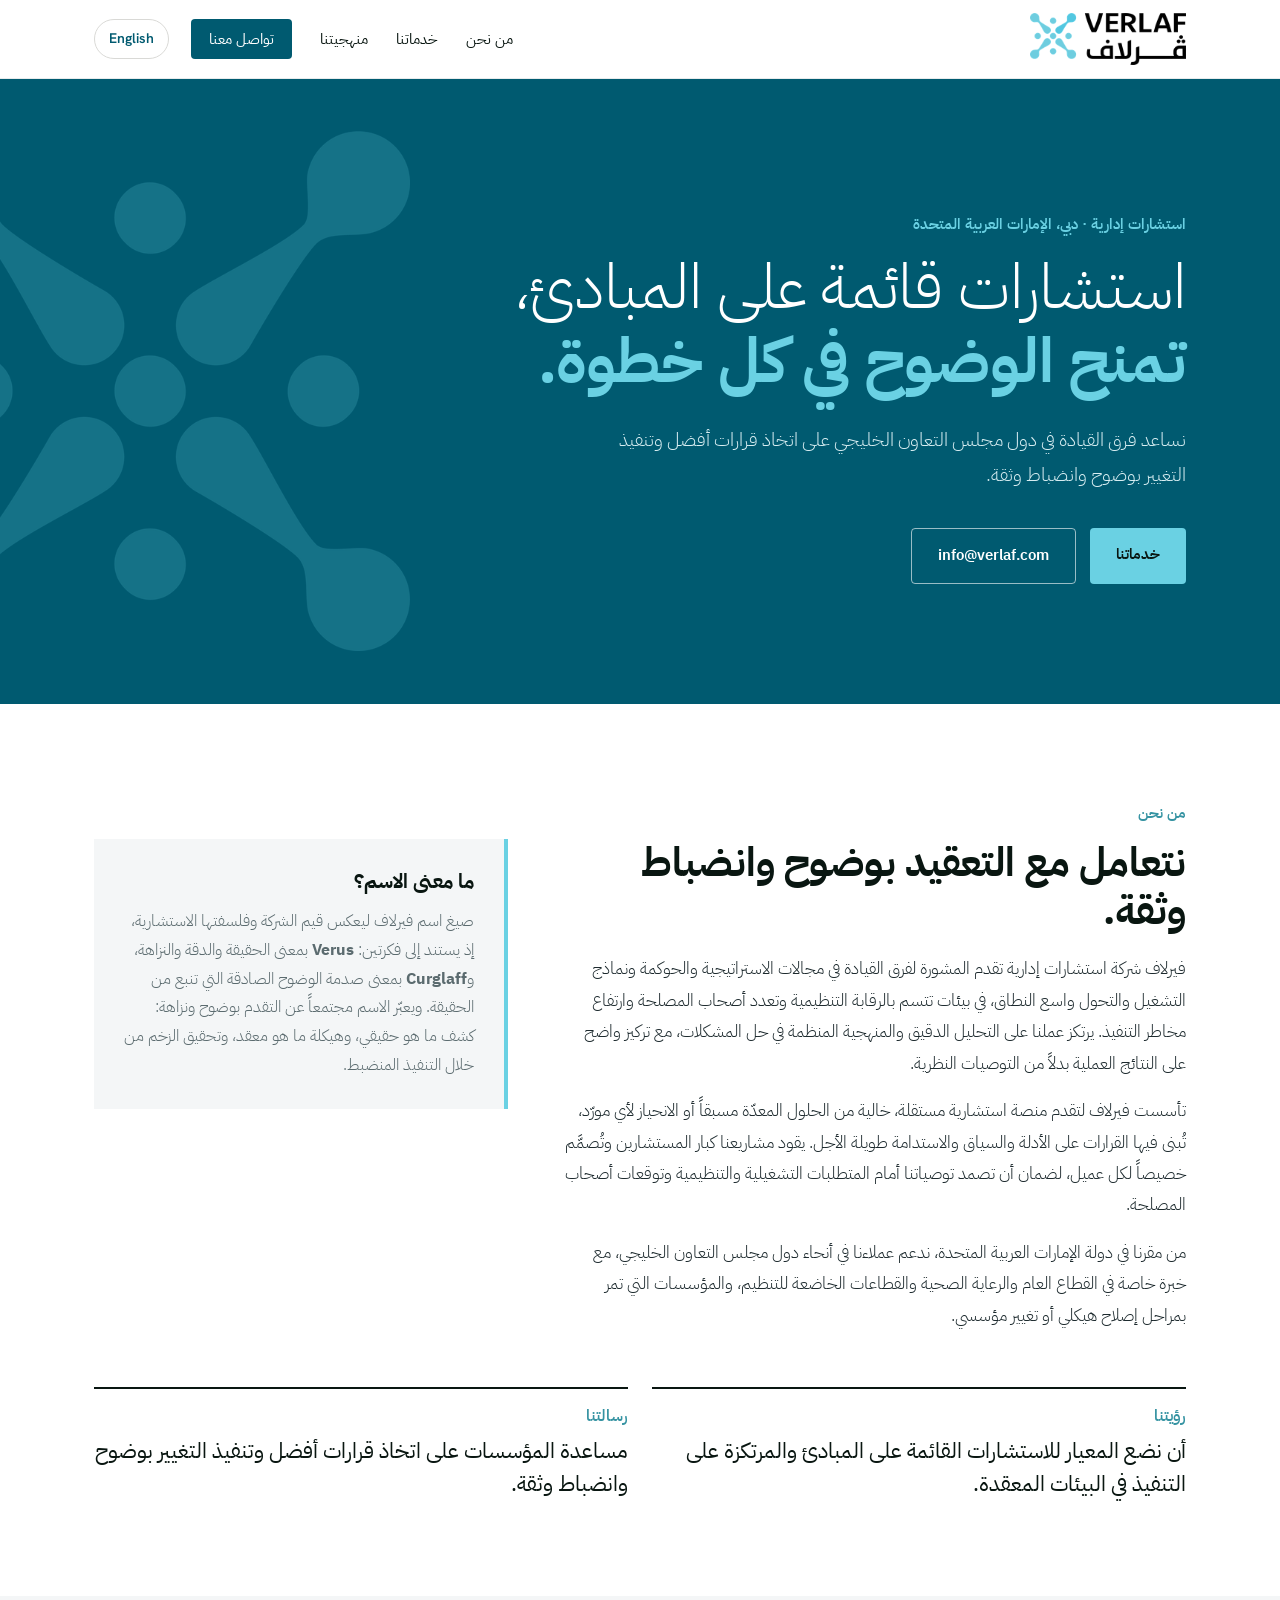
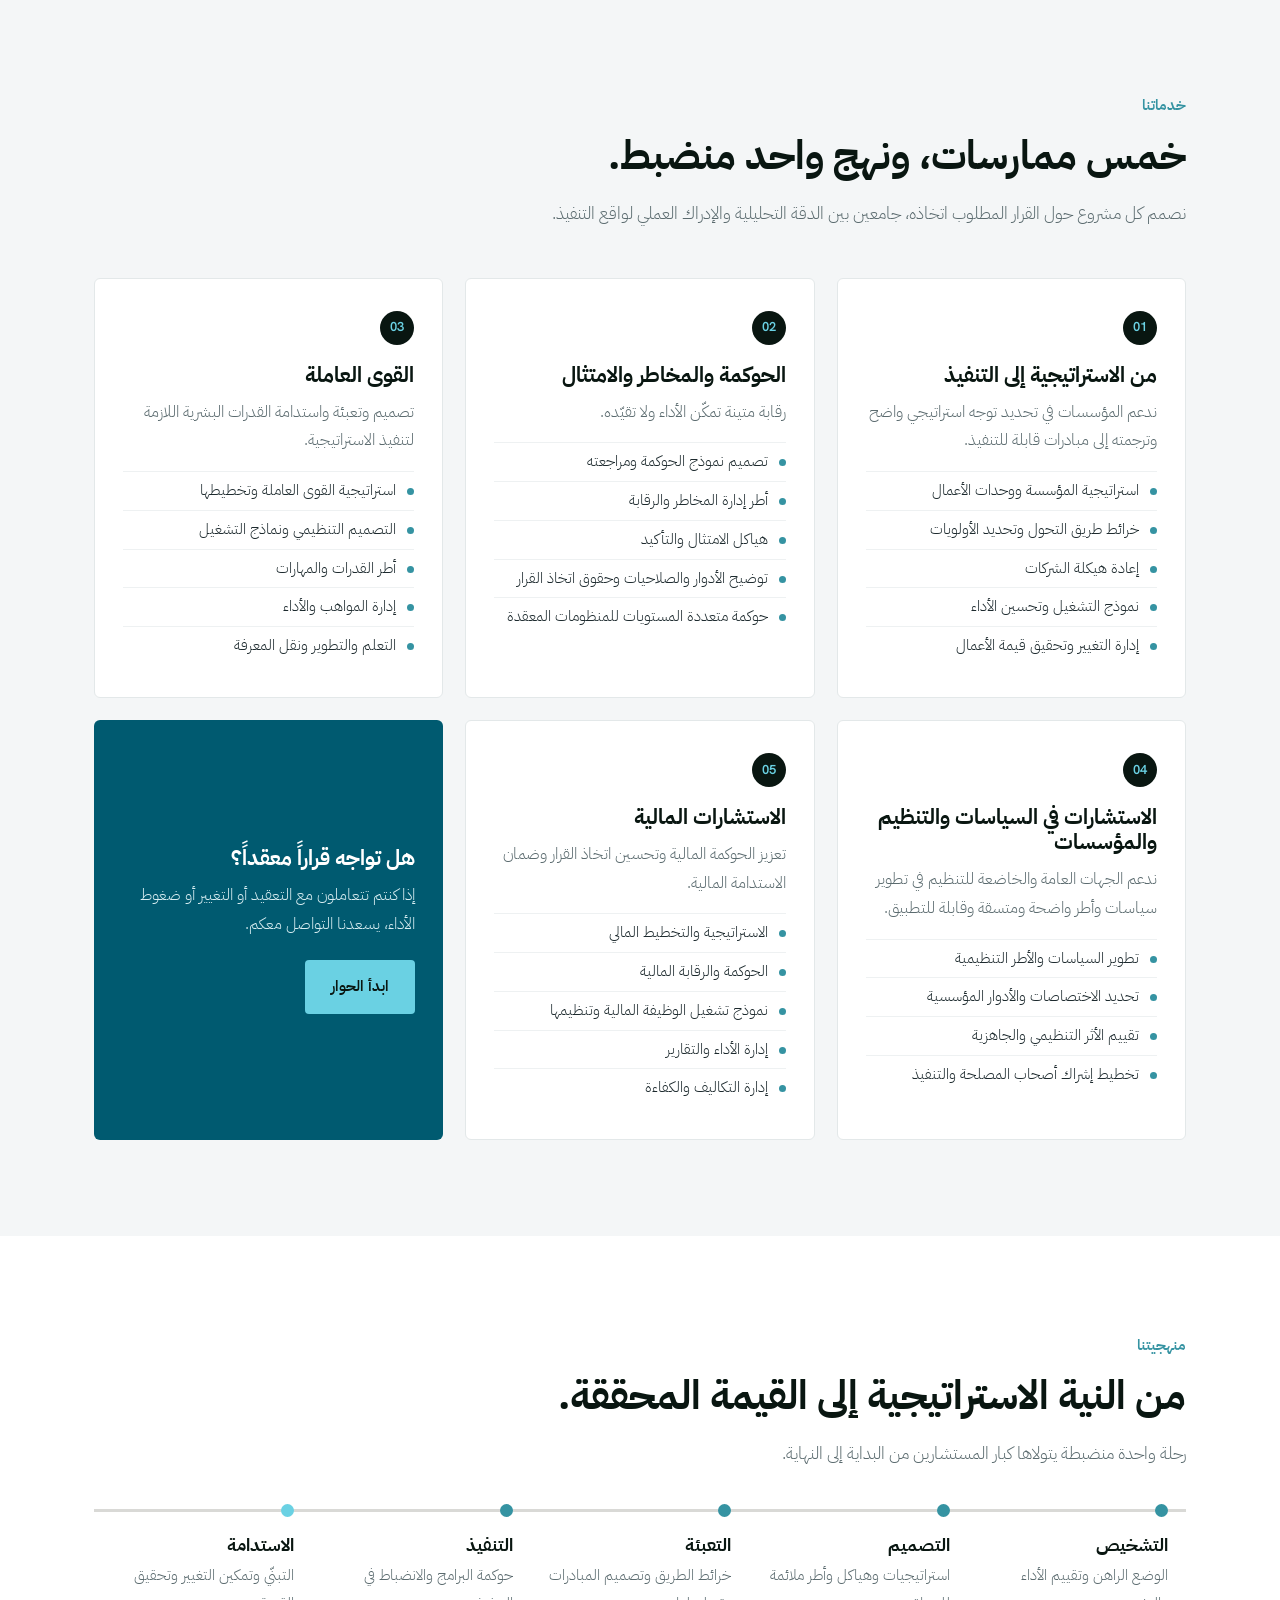
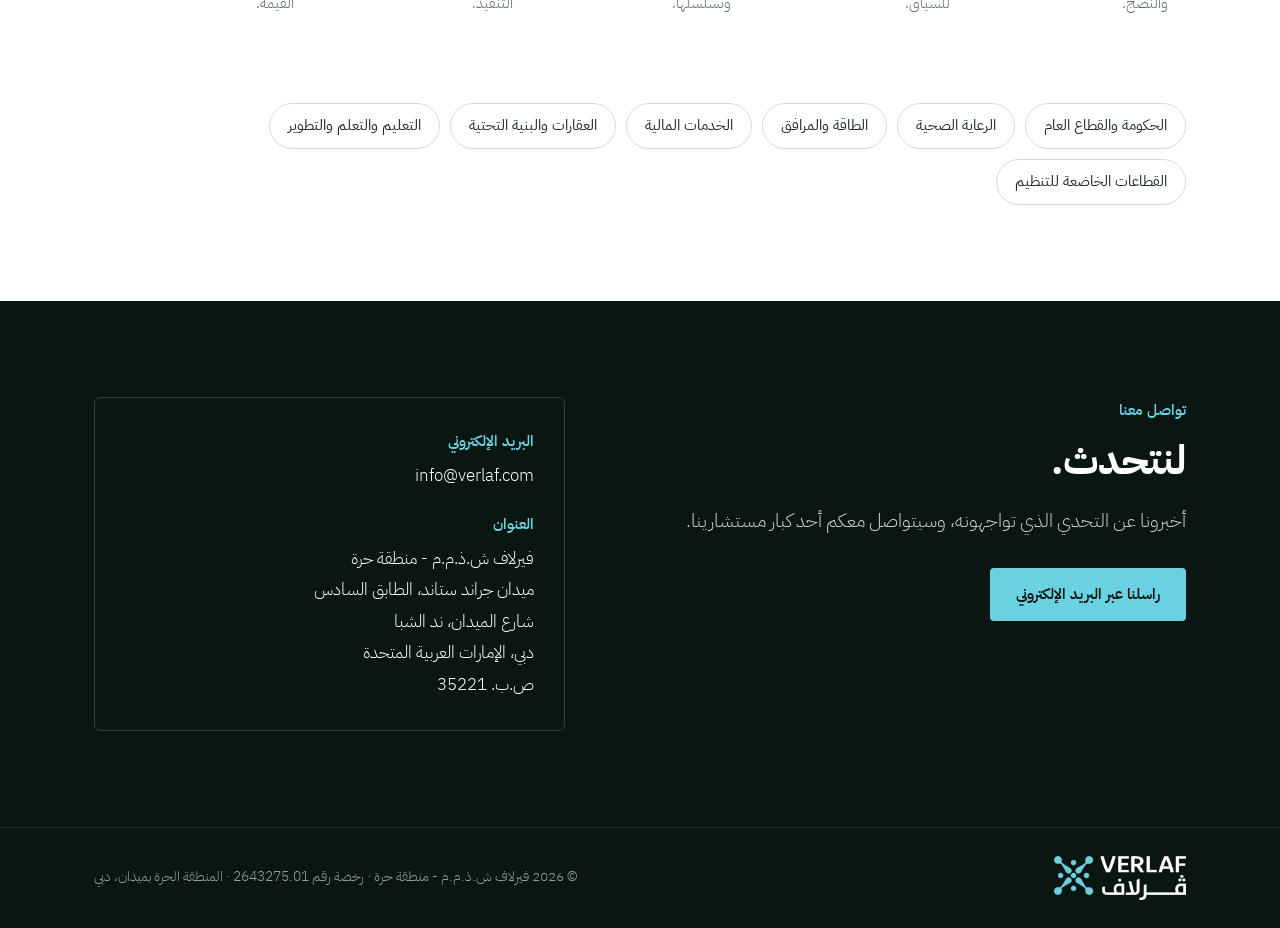
==== ar/index.html @ 7c6f3e73 "Add files via upload" ====
<!doctype html>
<html lang="ar" dir="rtl">
<head>
<meta charset="utf-8">
<meta name="viewport" content="width=device-width, initial-scale=1">
<title>فيرلاف | للاستشارات الإدارية، دبي</title>
<meta name="description" content="فيرلاف شركة استشارات إدارية مقرها دبي، تقدم المشورة لفرق القيادة في دول مجلس التعاون الخليجي في مجالات الاستراتيجية والحوكمة والقوى العاملة والسياسات والاستشارات المالية.">
<link rel="canonical" href="https://verlaf.com/ar/">
<link rel="alternate" hreflang="en" href="https://verlaf.com/">
<link rel="alternate" hreflang="ar" href="https://verlaf.com/ar/">
<meta property="og:title" content="فيرلاف | للاستشارات الإدارية">
<meta property="og:description" content="استشارات قائمة على المبادئ، تمنح الوضوح في كل خطوة.">
<meta property="og:url" content="https://verlaf.com/ar/">
<meta property="og:type" content="website">
<meta property="og:locale" content="ar_AE">
<meta property="og:image" content="https://verlaf.com/assets/logo-dark.png">
<link rel="icon" type="image/png" href="../assets/favicon.png">
<link rel="apple-touch-icon" href="../assets/apple-touch-icon.png">
<link rel="preconnect" href="https://fonts.googleapis.com">
<link rel="preconnect" href="https://fonts.gstatic.com" crossorigin>
<link href="https://fonts.googleapis.com/css2?family=IBM+Plex+Sans+Arabic:wght@300;400;600;700&family=Hanken+Grotesk:wght@400;600&display=swap" rel="stylesheet">
<link rel="stylesheet" href="../assets/style.css">
</head>
<body>

<header>
  <div class="wrap nav">
    <a class="brand" href="#top" aria-label="فيرلاف - الصفحة الرئيسية"><img src="../assets/logo-ar-dark.png" alt="فيرلاف للاستشارات الإدارية" width="420" height="140"></a>
    <div class="nav-right">
      <ul id="menu">
        <li><a href="#about">من نحن</a></li>
        <li><a href="#services">خدماتنا</a></li>
        <li><a href="#approach">منهجيتنا</a></li>
        <li><a href="#contact" class="cta">تواصل معنا</a></li>
      </ul>
      <a class="lang" href="../" lang="en" hreflang="en">English</a>
      <button id="menu-btn" aria-label="فتح القائمة" aria-expanded="false">&#9776;</button>
    </div>
  </div>
</header>

<main id="top">
  <section class="hero">
    <img class="emblem" src="../assets/emblem-ice.png" alt="" aria-hidden="true">
    <div class="wrap">
      <p class="eyebrow">استشارات إدارية · دبي، الإمارات العربية المتحدة</p>
      <h1>استشارات قائمة على المبادئ، <strong>تمنح الوضوح في كل خطوة.</strong></h1>
      <p>نساعد فرق القيادة في دول مجلس التعاون الخليجي على اتخاذ قرارات أفضل وتنفيذ التغيير بوضوح وانضباط وثقة.</p>
      <div class="btns">
        <a class="btn btn-ice" href="#services">خدماتنا</a>
        <a class="btn btn-line" href="mailto:info@verlaf.com"><span class="ltr">info@verlaf.com</span></a>
      </div>
    </div>
  </section>

  <section id="about">
    <div class="wrap">
      <p class="eyebrow">من نحن</p>
      <div class="about-grid">
        <div>
          <h2>نتعامل مع التعقيد بوضوح وانضباط وثقة.</h2>
          <p>فيرلاف شركة استشارات إدارية تقدم المشورة لفرق القيادة في مجالات الاستراتيجية والحوكمة ونماذج التشغيل والتحول واسع النطاق، في بيئات تتسم بالرقابة التنظيمية وتعدد أصحاب المصلحة وارتفاع مخاطر التنفيذ. يرتكز عملنا على التحليل الدقيق والمنهجية المنظمة في حل المشكلات، مع تركيز واضح على النتائج العملية بدلاً من التوصيات النظرية.</p>
          <p>تأسست فيرلاف لتقدم منصة استشارية مستقلة، خالية من الحلول المعدّة مسبقاً أو الانحياز لأي مورّد، تُبنى فيها القرارات على الأدلة والسياق والاستدامة طويلة الأجل. يقود مشاريعنا كبار المستشارين وتُصمَّم خصيصاً لكل عميل، لضمان أن تصمد توصياتنا أمام المتطلبات التشغيلية والتنظيمية وتوقعات أصحاب المصلحة.</p>
          <p>من مقرنا في دولة الإمارات العربية المتحدة، ندعم عملاءنا في أنحاء دول مجلس التعاون الخليجي، مع خبرة خاصة في القطاع العام والرعاية الصحية والقطاعات الخاضعة للتنظيم، والمؤسسات التي تمر بمراحل إصلاح هيكلي أو تغيير مؤسسي.</p>
        </div>
        <aside class="side-card">
          <h3>ما معنى الاسم؟</h3>
          <p>صيغ اسم فيرلاف ليعكس قيم الشركة وفلسفتها الاستشارية، إذ يستند إلى فكرتين: <strong>Verus</strong> بمعنى الحقيقة والدقة والنزاهة، و<strong>Curglaff</strong> بمعنى صدمة الوضوح الصادقة التي تنبع من الحقيقة. ويعبّر الاسم مجتمعاً عن التقدم بوضوح ونزاهة: كشف ما هو حقيقي، وهيكلة ما هو معقد، وتحقيق الزخم من خلال التنفيذ المنضبط.</p>
        </aside>
      </div>
      <div class="vm">
        <div><h3>رؤيتنا</h3><p>أن نضع المعيار للاستشارات القائمة على المبادئ والمرتكزة على التنفيذ في البيئات المعقدة.</p></div>
        <div><h3>رسالتنا</h3><p>مساعدة المؤسسات على اتخاذ قرارات أفضل وتنفيذ التغيير بوضوح وانضباط وثقة.</p></div>
      </div>
    </div>
  </section>

  <section id="services">
    <div class="wrap">
      <p class="eyebrow">خدماتنا</p>
      <h2>خمس ممارسات، ونهج واحد منضبط.</h2>
      <p class="intro">نصمم كل مشروع حول القرار المطلوب اتخاذه، جامعين بين الدقة التحليلية والإدراك العملي لواقع التنفيذ.</p>
      <div class="cards">
        <article class="card">
          <span class="num">01</span>
          <h3>من الاستراتيجية إلى التنفيذ</h3>
          <p>ندعم المؤسسات في تحديد توجه استراتيجي واضح وترجمته إلى مبادرات قابلة للتنفيذ.</p>
          <ul>
            <li>استراتيجية المؤسسة ووحدات الأعمال</li>
            <li>خرائط طريق التحول وتحديد الأولويات</li>
            <li>إعادة هيكلة الشركات</li>
            <li>نموذج التشغيل وتحسين الأداء</li>
            <li>إدارة التغيير وتحقيق قيمة الأعمال</li>
          </ul>
        </article>
        <article class="card">
          <span class="num">02</span>
          <h3>الحوكمة والمخاطر والامتثال</h3>
          <p>رقابة متينة تمكّن الأداء ولا تقيّده.</p>
          <ul>
            <li>تصميم نموذج الحوكمة ومراجعته</li>
            <li>أطر إدارة المخاطر والرقابة</li>
            <li>هياكل الامتثال والتأكيد</li>
            <li>توضيح الأدوار والصلاحيات وحقوق اتخاذ القرار</li>
            <li>حوكمة متعددة المستويات للمنظومات المعقدة</li>
          </ul>
        </article>
        <article class="card">
          <span class="num">03</span>
          <h3>القوى العاملة</h3>
          <p>تصميم وتعبئة واستدامة القدرات البشرية اللازمة لتنفيذ الاستراتيجية.</p>
          <ul>
            <li>استراتيجية القوى العاملة وتخطيطها</li>
            <li>التصميم التنظيمي ونماذج التشغيل</li>
            <li>أطر القدرات والمهارات</li>
            <li>إدارة المواهب والأداء</li>
            <li>التعلم والتطوير ونقل المعرفة</li>
          </ul>
        </article>
        <article class="card">
          <span class="num">04</span>
          <h3>الاستشارات في السياسات والتنظيم والمؤسسات</h3>
          <p>ندعم الجهات العامة والخاضعة للتنظيم في تطوير سياسات وأطر واضحة ومتسقة وقابلة للتطبيق.</p>
          <ul>
            <li>تطوير السياسات والأطر التنظيمية</li>
            <li>تحديد الاختصاصات والأدوار المؤسسية</li>
            <li>تقييم الأثر التنظيمي والجاهزية</li>
            <li>تخطيط إشراك أصحاب المصلحة والتنفيذ</li>
          </ul>
        </article>
        <article class="card">
          <span class="num">05</span>
          <h3>الاستشارات المالية</h3>
          <p>تعزيز الحوكمة المالية وتحسين اتخاذ القرار وضمان الاستدامة المالية.</p>
          <ul>
            <li>الاستراتيجية والتخطيط المالي</li>
            <li>الحوكمة والرقابة المالية</li>
            <li>نموذج تشغيل الوظيفة المالية وتنظيمها</li>
            <li>إدارة الأداء والتقارير</li>
            <li>إدارة التكاليف والكفاءة</li>
          </ul>
        </article>
        <article class="card cta-card">
          <h3>هل تواجه قراراً معقداً؟</h3>
          <p>إذا كنتم تتعاملون مع التعقيد أو التغيير أو ضغوط الأداء، يسعدنا التواصل معكم.</p>
          <a class="btn btn-ice" href="mailto:info@verlaf.com">ابدأ الحوار</a>
        </article>
      </div>
    </div>
  </section>

  <section id="approach">
    <div class="wrap">
      <p class="eyebrow">منهجيتنا</p>
      <h2>من النية الاستراتيجية إلى القيمة المحققة.</h2>
      <p class="intro" style="margin-bottom:0">رحلة واحدة منضبطة يتولاها كبار المستشارين من البداية إلى النهاية.</p>
      <div class="steps">
        <div class="step"><h3>التشخيص</h3><p>الوضع الراهن وتقييم الأداء والنضج.</p></div>
        <div class="step"><h3>التصميم</h3><p>استراتيجيات وهياكل وأطر ملائمة للسياق.</p></div>
        <div class="step"><h3>التعبئة</h3><p>خرائط الطريق وتصميم المبادرات وتسلسلها.</p></div>
        <div class="step"><h3>التنفيذ</h3><p>حوكمة البرامج والانضباط في التنفيذ.</p></div>
        <div class="step"><h3>الاستدامة</h3><p>التبنّي وتمكين التغيير وتحقيق القيمة.</p></div>
      </div>
      <div class="sectors" aria-label="القطاعات التي نخدمها">
        <span>الحكومة والقطاع العام</span><span>الرعاية الصحية</span><span>الطاقة والمرافق</span><span>الخدمات المالية</span><span>العقارات والبنية التحتية</span><span>التعليم والتعلم والتطوير</span><span>القطاعات الخاضعة للتنظيم</span>
      </div>
    </div>
  </section>

  <section id="contact">
    <div class="wrap contact-grid">
      <div>
        <p class="eyebrow">تواصل معنا</p>
        <h2>لنتحدث.</h2>
        <p class="lead">أخبرونا عن التحدي الذي تواجهونه، وسيتواصل معكم أحد كبار مستشارينا.</p>
        <a class="btn btn-ice" href="mailto:info@verlaf.com?subject=%D8%A7%D8%B3%D8%AA%D9%81%D8%B3%D8%A7%D8%B1">راسلنا عبر البريد الإلكتروني</a>
      </div>
      <dl class="contact-box">
        <dt>البريد الإلكتروني</dt>
        <dd><a href="mailto:info@verlaf.com"><span class="ltr">info@verlaf.com</span></a></dd>
        <dt>العنوان</dt>
        <dd>فيرلاف ش.ذ.م.م - منطقة حرة<br>ميدان جراند ستاند، الطابق السادس<br>شارع الميدان، ند الشبا<br>دبي، الإمارات العربية المتحدة<br>ص.ب. <span class="ltr">35221</span></dd>
      </dl>
    </div>
  </section>
</main>

<footer>
  <div class="wrap">
    <img src="../assets/logo-ar-light.png" alt="فيرلاف" width="420" height="140">
    <span>© <span id="yr">2026</span> فيرلاف ش.ذ.م.م - منطقة حرة · رخصة رقم <span class="ltr">2643275.01</span> · المنطقة الحرة بميدان، دبي</span>
  </div>
</footer>

<script src="../assets/site.js"></script>
</body>
</html>
---- assets/style.css ----
:root{
  --black:#091611; --ice:#6AD1E3; --cyan:#3593A2; --white:#FFFFFF;
  --deep:#005A70; --steady:#3593A2; --grey:#D9D9D6;
  --ink:#1d2a2e; --muted:#5b6b6f; --bg-soft:#f4f6f7;
  --max:1140px;
}
*{box-sizing:border-box;margin:0;padding:0}
html{scroll-behavior:smooth}
body{font-family:"Hanken Grotesk","Helvetica Neue",Arial,sans-serif;font-weight:300;color:var(--ink);background:var(--white);line-height:1.65;font-size:17px;-webkit-font-smoothing:antialiased}
html[lang="ar"] body{font-family:"IBM Plex Sans Arabic","Helvetica Neue",Arial,sans-serif;line-height:1.85}
a{color:var(--deep)}
img{max-width:100%;display:block}
.wrap{max-width:var(--max);margin:0 auto;padding:0 24px}
h1,h2,h3{font-weight:700;line-height:1.2;color:var(--black)}
h2{font-size:clamp(28px,4vw,40px);margin-bottom:18px}
.eyebrow{font-size:13px;font-weight:600;letter-spacing:.14em;text-transform:uppercase;color:var(--steady);margin-bottom:12px}
html[lang="ar"] .eyebrow{letter-spacing:0;font-size:15px}

/* header */
header{position:sticky;top:0;z-index:20;background:rgba(255,255,255,.95);backdrop-filter:blur(8px);border-bottom:1px solid #e7ebec}
.nav{display:flex;align-items:center;justify-content:space-between;height:78px;gap:16px}
.nav .brand img{height:38px;width:auto}
html[lang="ar"] .nav .brand img{height:52px}
.nav-right{display:flex;align-items:center;gap:22px}
.nav ul{list-style:none;display:flex;gap:28px;align-items:center}
.nav ul a{text-decoration:none;color:var(--black);font-weight:400;font-size:15px}
.nav ul a:hover{color:var(--steady)}
.nav .cta{background:var(--deep);color:#fff;padding:9px 18px;border-radius:4px}
.nav .cta:hover{background:var(--black);color:#fff}
.lang{border:1px solid var(--grey);border-radius:40px;padding:6px 14px;font-size:14px;font-weight:600;text-decoration:none;color:var(--deep);white-space:nowrap}
.lang:hover{border-color:var(--deep)}
.lang[lang="ar"]{font-family:"IBM Plex Sans Arabic",sans-serif}
.lang[lang="en"]{font-family:"Hanken Grotesk",sans-serif}
#menu-btn{display:none;background:none;border:0;font-size:26px;cursor:pointer;color:var(--black)}

/* hero */
.hero{position:relative;overflow:hidden;background:var(--deep);color:#fff;padding:0}
.hero .wrap{position:relative;z-index:2;padding-top:110px;padding-bottom:120px}
.hero h1{color:#fff;font-size:clamp(34px,6vw,62px);max-width:760px;font-weight:300}
.hero h1 strong{font-weight:700;color:var(--ice)}
.hero p{max-width:600px;margin-top:22px;font-size:19px;color:#d8eef2}
.hero .eyebrow{color:var(--ice)}
.hero .btns{margin-top:36px;display:flex;gap:14px;flex-wrap:wrap}
.btn{display:inline-block;padding:13px 26px;border-radius:4px;text-decoration:none;font-weight:600;font-size:15px}
.btn-ice{background:var(--ice);color:var(--black)}
.btn-ice:hover{background:#fff}
.btn-line{border:1px solid rgba(255,255,255,.6);color:#fff}
.btn-line:hover{background:rgba(255,255,255,.1)}
.hero .emblem{position:absolute;right:-110px;top:50%;transform:translateY(-50%);width:520px;opacity:.2;z-index:1}
[dir="rtl"] .hero .emblem{right:auto;left:-110px}

section{padding:96px 0}

/* about */
.about-grid{display:grid;grid-template-columns:1.5fr 1fr;gap:56px;align-items:start}
.about-grid p+p{margin-top:16px}
.side-card{background:var(--bg-soft);border-left:4px solid var(--ice);padding:30px}
[dir="rtl"] .side-card{border-left:0;border-right:4px solid var(--ice)}
.side-card h3{font-size:20px;margin-bottom:14px}
.side-card ul{list-style:none}
.side-card li{padding:10px 0;border-top:1px solid #e3e8e9;font-size:15.5px;color:var(--muted)}
.side-card li strong{display:block;color:var(--black);font-weight:600}
.side-card p{font-size:15.5px;color:var(--muted)}
.vm{display:grid;grid-template-columns:1fr 1fr;gap:24px;margin-top:56px}
.vm div{border-top:2px solid var(--black);padding-top:18px}
.vm h3{font-size:14px;letter-spacing:.14em;text-transform:uppercase;color:var(--steady);margin-bottom:8px;font-weight:600}
html[lang="ar"] .vm h3{letter-spacing:0;font-size:16px}
.vm p{font-size:22px;color:var(--black);font-weight:400;line-height:1.5}

/* services */
#services{background:var(--bg-soft)}
.intro{max-width:720px;color:var(--muted);margin-bottom:48px}
.cards{display:grid;grid-template-columns:repeat(3,1fr);gap:22px}
.card{background:#fff;padding:32px 28px;border-radius:6px;border:1px solid #e3e8e9;display:flex;flex-direction:column}
.card .num{font-size:13px;font-weight:600;color:var(--ice);background:var(--black);width:34px;height:34px;border-radius:50%;display:grid;place-items:center;margin-bottom:18px;font-family:"Hanken Grotesk",sans-serif}
.card h3{font-size:21px;margin-bottom:10px}
.card p{font-size:15.5px;color:var(--muted)}
.card ul{margin-top:16px;list-style:none;font-size:15px}
.card li{padding:5px 18px 5px 18px;padding-right:0;position:relative;border-top:1px solid #eef1f2}
[dir="rtl"] .card li{padding-left:0;padding-right:18px}
.card li::before{content:"";position:absolute;left:0;top:14px;width:7px;height:7px;border-radius:50%;background:var(--cyan)}
[dir="rtl"] .card li::before{left:auto;right:0;top:16px}
.card.cta-card{background:var(--deep);border:0;color:#fff;justify-content:center}
.card.cta-card h3{color:#fff}
.card.cta-card p{color:#d8eef2;margin-bottom:22px}
.card.cta-card .btn{align-self:flex-start}

/* approach */
.steps{display:grid;grid-template-columns:repeat(5,1fr);margin-top:40px}
.step{padding:22px 18px;border-top:3px solid var(--grey);position:relative}
.step::before{content:"";position:absolute;top:-8px;left:18px;width:13px;height:13px;border-radius:50%;background:var(--cyan)}
[dir="rtl"] .step::before{left:auto;right:18px}
.step:last-child::before{background:var(--ice)}
.step h3{font-size:16px;letter-spacing:.12em;text-transform:uppercase;margin-bottom:6px}
html[lang="ar"] .step h3{letter-spacing:0;font-size:18px}
.step p{font-size:15px;color:var(--muted)}
.sectors{margin-top:64px;display:flex;flex-wrap:wrap;gap:10px}
.sectors span{border:1px solid var(--grey);border-radius:40px;padding:8px 18px;font-size:15px;font-weight:400}

/* contact */
#contact{background:var(--black);color:#dfe7e8}
#contact h2{color:#fff}
#contact .eyebrow{color:var(--ice)}
.contact-grid{display:grid;grid-template-columns:1.2fr 1fr;gap:56px;align-items:start}
.contact-grid p.lead{font-size:19px;color:#c8d3d4}
.contact-box{border:1px solid rgba(255,255,255,.18);border-radius:6px;padding:30px}
.contact-box dt{font-size:13px;letter-spacing:.14em;text-transform:uppercase;color:var(--ice);font-weight:600;margin-top:20px}
html[lang="ar"] .contact-box dt{letter-spacing:0;font-size:15px}
.contact-box dt:first-child{margin-top:0}
.contact-box dd{margin-top:4px;color:#fff}
.contact-box a{color:#fff}
#contact .btn{margin-top:30px}
.ltr{direction:ltr;unicode-bidi:embed;display:inline-block}

footer{background:var(--black);border-top:1px solid rgba(255,255,255,.1);color:#8fa0a4;font-size:13.5px}
footer .wrap{display:flex;justify-content:space-between;align-items:center;gap:20px;padding-top:28px;padding-bottom:28px;flex-wrap:wrap}
footer img{height:30px;width:auto}
html[lang="ar"] footer img{height:44px}

@media (max-width:960px){
  .about-grid,.contact-grid{grid-template-columns:1fr;gap:36px}
  .cards{grid-template-columns:1fr 1fr}
  .steps{grid-template-columns:1fr 1fr}
  .hero .emblem{width:360px;right:-150px;opacity:.14}
  [dir="rtl"] .hero .emblem{left:-150px}
  .nav ul{gap:20px}
}
@media (max-width:760px){
  body{font-size:16px}
  section{padding:68px 0}
  .wrap{padding:0 16px}
  .nav{height:70px}
  .nav .brand img{height:32px}
  html[lang="ar"] .nav .brand img{height:44px}
  #menu-btn{display:block}
  .nav ul{display:none;position:absolute;top:70px;left:0;right:0;background:#fff;flex-direction:column;gap:0;border-bottom:1px solid #e7ebec;align-items:stretch}
  .nav ul.open{display:flex}
  .nav ul li a{display:block;padding:14px 16px}
  .nav .cta{border-radius:0}
  .cards,.vm,.steps{grid-template-columns:1fr}
  .hero .wrap{padding-top:72px;padding-bottom:80px}
}
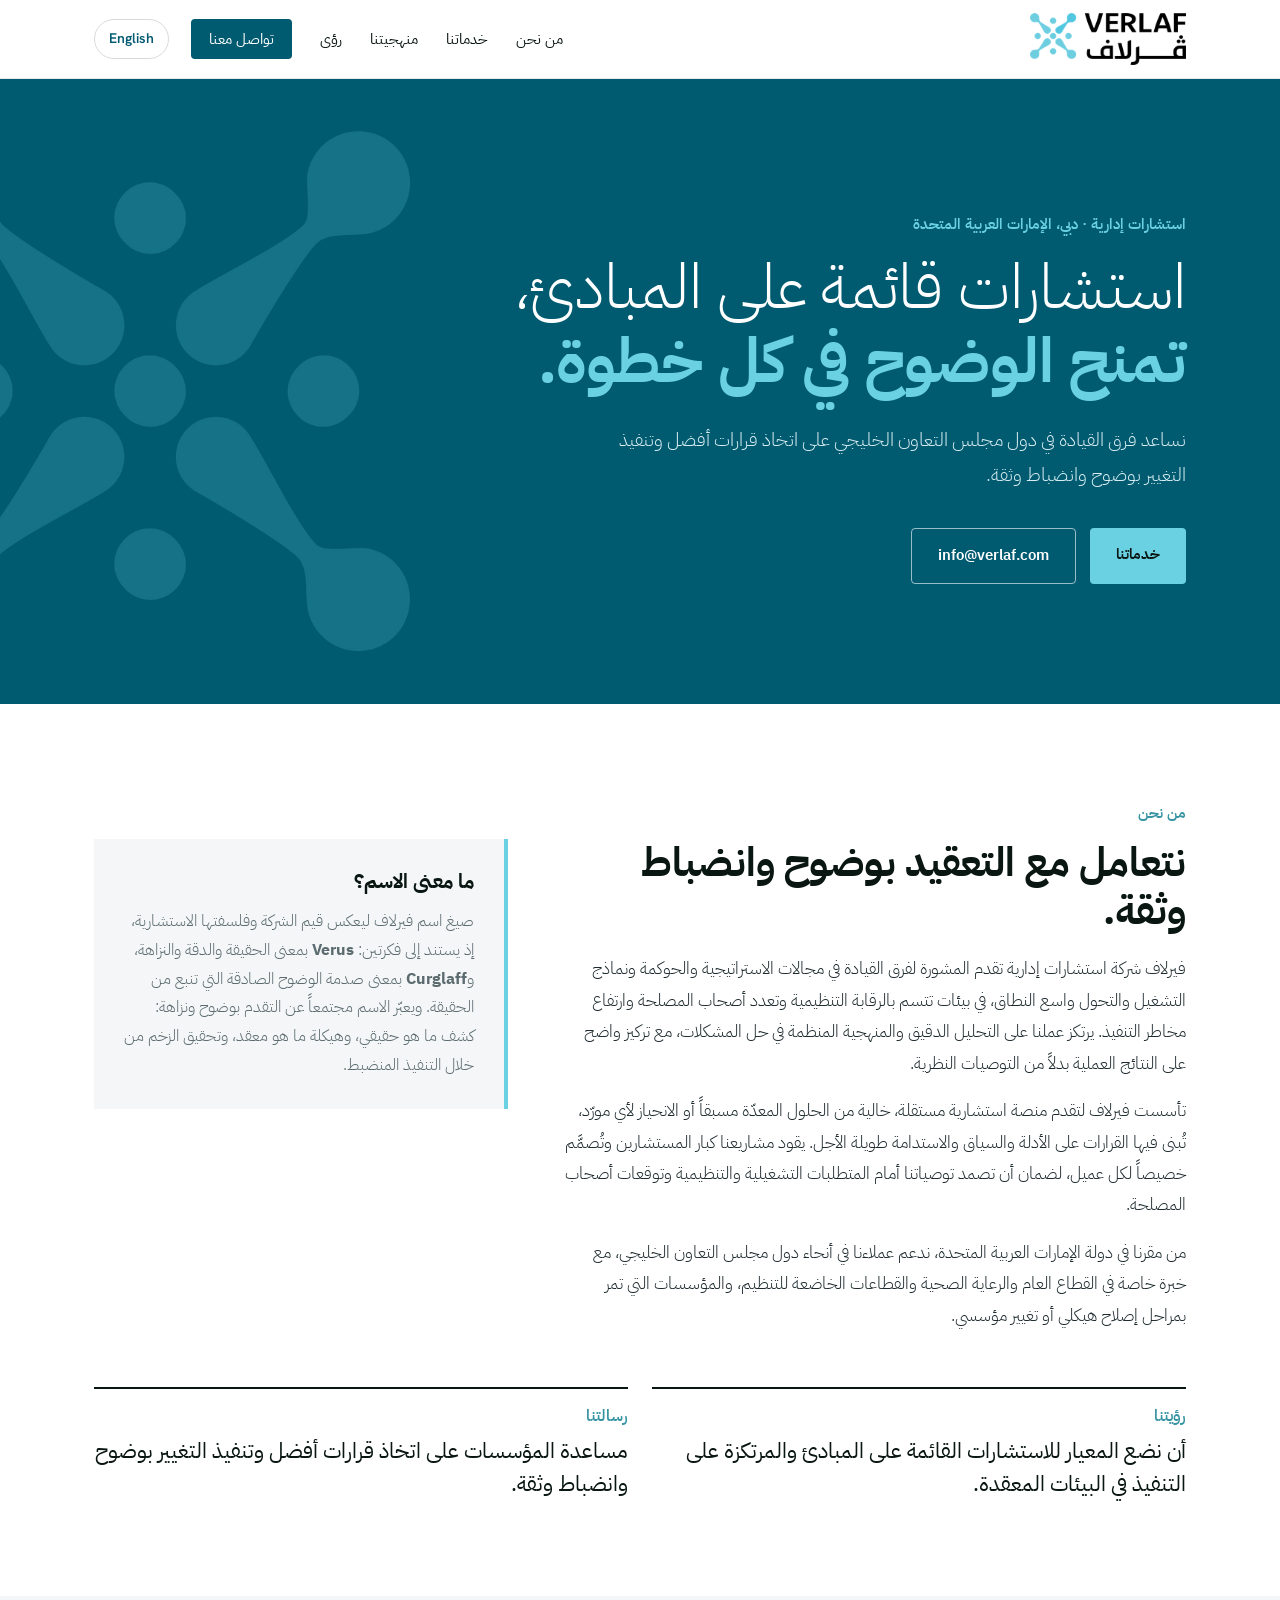
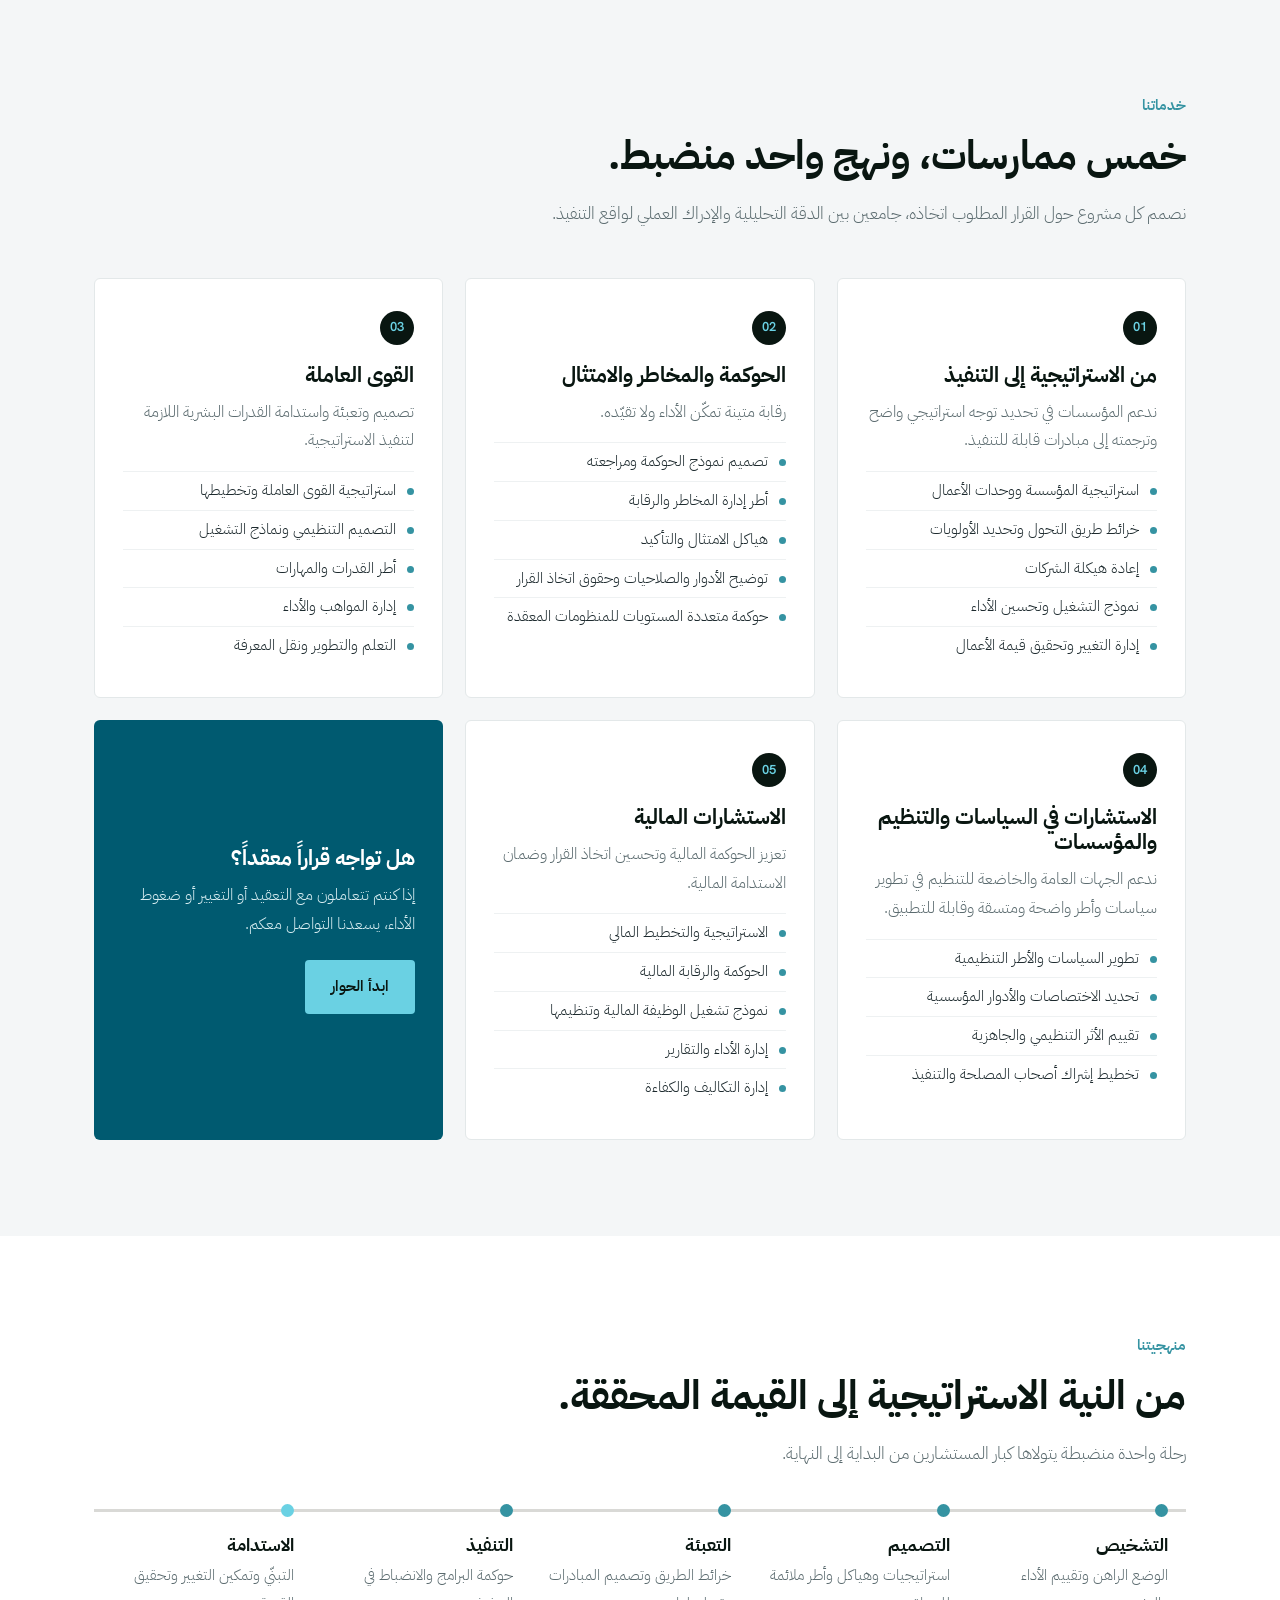
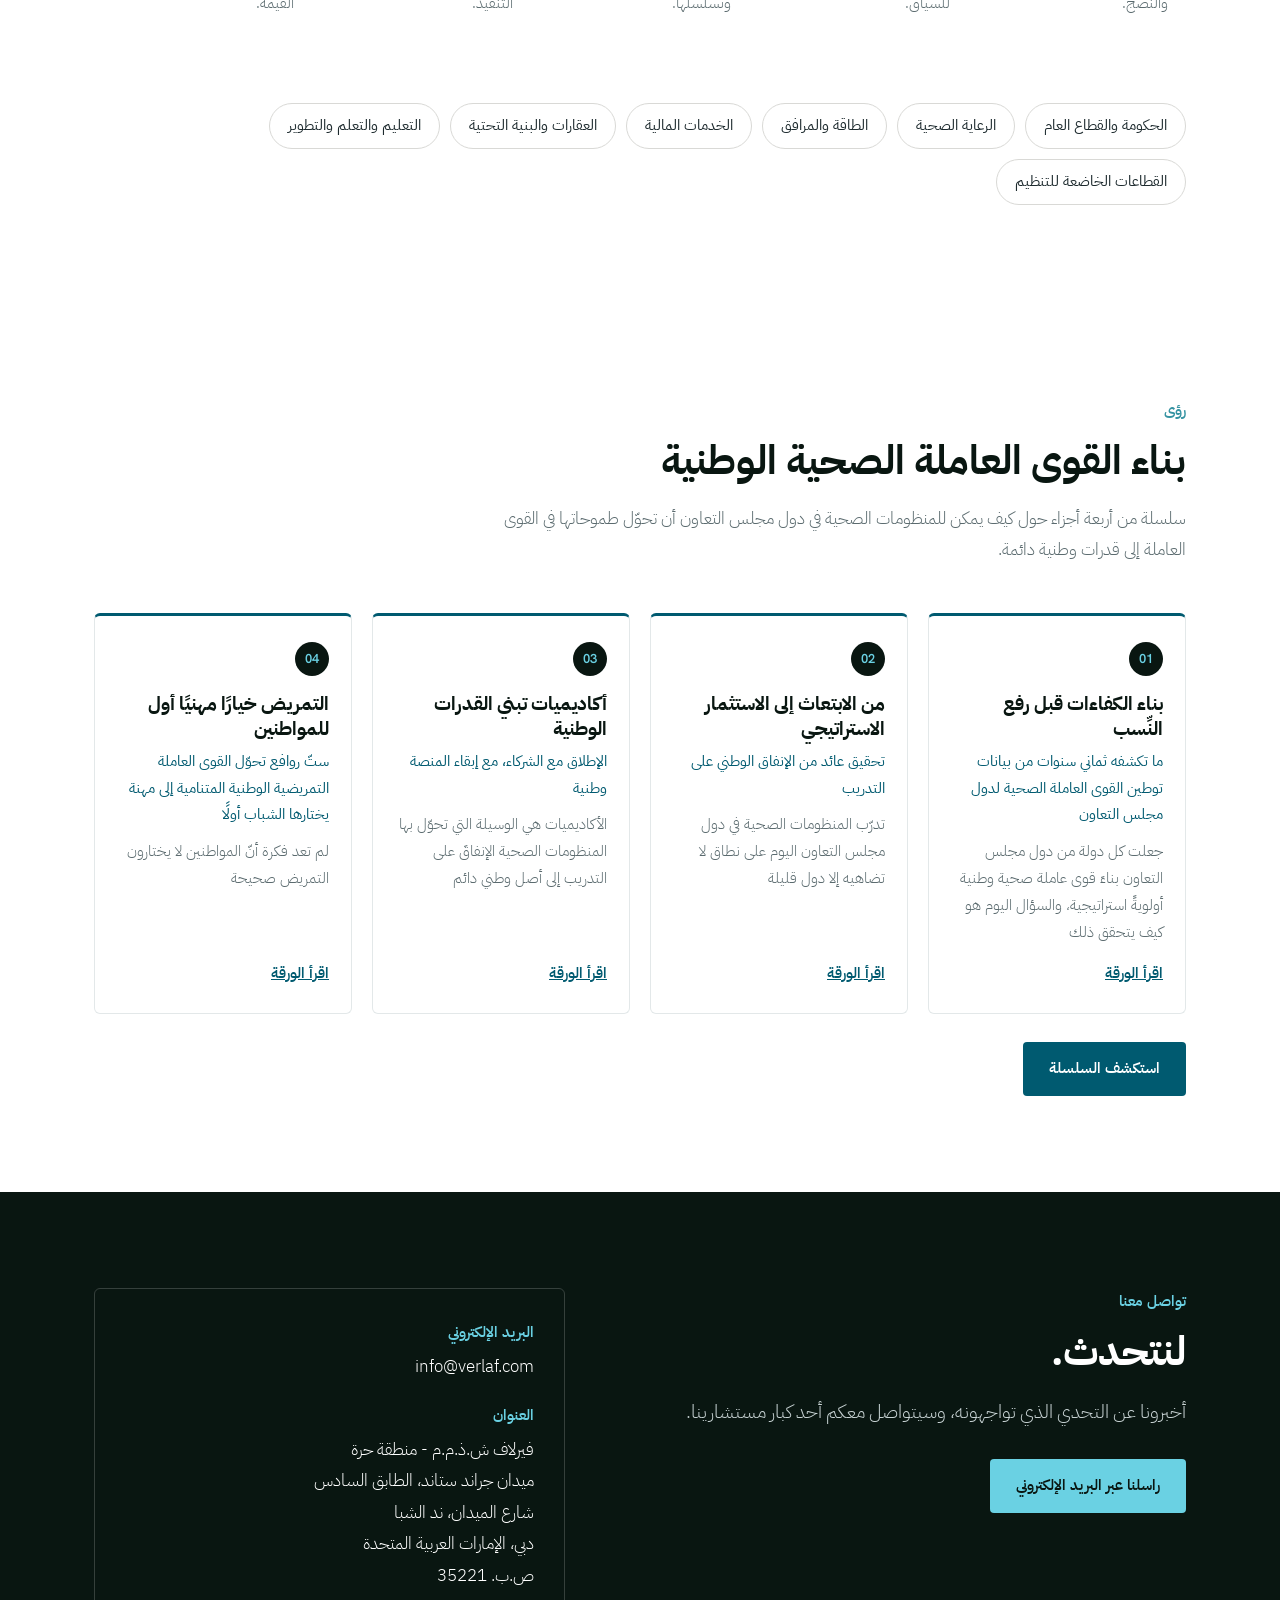
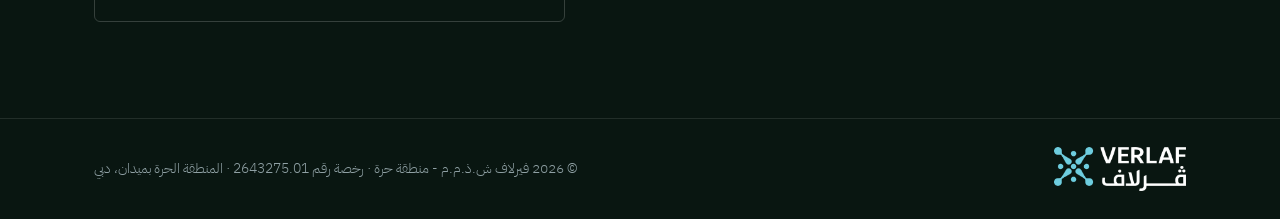
==== commit 557ac3ab: "Add files via upload" ====
--- a/ar/index.html
+++ b/ar/index.html
@@ -20,6 +20,7 @@
 <link rel="preconnect" href="https://fonts.gstatic.com" crossorigin>
 <link href="https://fonts.googleapis.com/css2?family=IBM+Plex+Sans+Arabic:wght@300;400;600;700&family=Hanken+Grotesk:wght@400;600&display=swap" rel="stylesheet">
 <link rel="stylesheet" href="../assets/style.css">
+<link rel="stylesheet" href="../assets/insights.css">
 </head>
 <body>
 
@@ -31,6 +32,7 @@
         <li><a href="#about">من نحن</a></li>
         <li><a href="#services">خدماتنا</a></li>
         <li><a href="#approach">منهجيتنا</a></li>
+        <li><a href="insights/">رؤى</a></li>
         <li><a href="#contact" class="cta">تواصل معنا</a></li>
       </ul>
       <a class="lang" href="../" lang="en" hreflang="en">English</a>
@@ -167,6 +169,41 @@
     </div>
   </section>
 
+
+  <section id="insights" class="home-insights">
+    <div class="wrap">
+      <p class="eyebrow">رؤى</p>
+      <h2>بناء القوى العاملة الصحية الوطنية</h2>
+      <p class="intro">سلسلة من أربعة أجزاء حول كيف يمكن للمنظومات الصحية في دول مجلس التعاون أن تحوّل طموحاتها في القوى العاملة إلى قدرات وطنية دائمة.</p>
+      <div class="paper-grid"><article class="paper-card" data-slug="supply-before-quotas">
+  <span class="num" dir="ltr">01</span>
+  <h3><a href="insights/supply-before-quotas/">بناء الكفاءات قبل رفع النِّسب</a></h3>
+  <p class="psub">ما تكشفه ثماني سنوات من بيانات توطين القوى العاملة الصحية لدول مجلس التعاون</p>
+  <p>جعلت كل دولة من دول مجلس التعاون بناءَ قوى عاملة صحية وطنية أولويةً استراتيجية، والسؤال اليوم هو كيف يتحقق ذلك</p>
+  <p class="links"><a class="read" href="insights/supply-before-quotas/">اقرأ الورقة</a><span class="soon" hidden></span></p>
+</article><article class="paper-card" data-slug="scholarships-to-strategic-investment">
+  <span class="num" dir="ltr">02</span>
+  <h3><a href="insights/scholarships-to-strategic-investment/">من الابتعاث إلى الاستثمار الاستراتيجي</a></h3>
+  <p class="psub">تحقيق عائد من الإنفاق الوطني على التدريب</p>
+  <p>تدرّب المنظومات الصحية في دول مجلس التعاون اليوم على نطاق لا تضاهيه إلا دول قليلة</p>
+  <p class="links"><a class="read" href="insights/scholarships-to-strategic-investment/">اقرأ الورقة</a><span class="soon" hidden></span></p>
+</article><article class="paper-card" data-slug="academies-national-capability">
+  <span class="num" dir="ltr">03</span>
+  <h3><a href="insights/academies-national-capability/">أكاديميات تبني القدرات الوطنية</a></h3>
+  <p class="psub">الإطلاق مع الشركاء، مع إبقاء المنصة وطنية</p>
+  <p>الأكاديميات هي الوسيلة التي تحوّل بها المنظومات الصحية الإنفاقَ على التدريب إلى أصل وطني دائم</p>
+  <p class="links"><a class="read" href="insights/academies-national-capability/">اقرأ الورقة</a><span class="soon" hidden></span></p>
+</article><article class="paper-card" data-slug="nursing-first-choice-career">
+  <span class="num" dir="ltr">04</span>
+  <h3><a href="insights/nursing-first-choice-career/">التمريض خيارًا مهنيًا أول للمواطنين</a></h3>
+  <p class="psub">ستّ روافع تحوّل القوى العاملة التمريضية الوطنية المتنامية إلى مهنة يختارها الشباب أولًا</p>
+  <p>لم تعد فكرة أنّ المواطنين لا يختارون التمريض صحيحة</p>
+  <p class="links"><a class="read" href="insights/nursing-first-choice-career/">اقرأ الورقة</a><span class="soon" hidden></span></p>
+</article></div>
+      <p style="margin-top:28px"><a class="btn btn-dark" href="insights/">استكشف السلسلة</a></p>
+    </div>
+  </section>
+
   <section id="contact">
     <div class="wrap contact-grid">
       <div>
@@ -193,5 +230,6 @@
 </footer>
 
 <script src="../assets/site.js"></script>
+<script src="../assets/insights.js"></script>
 </body>
 </html>
--- a/assets/insights.css
+++ b/assets/insights.css
@@ -0,0 +1,138 @@
+/* Verlaf Insights — article, hub and homepage teaser styles. Uses tokens from style.css. */
+.btn-dark{background:var(--deep);color:#fff}
+.btn-dark:hover{background:var(--black)}
+
+/* hero */
+.article-hero{position:relative;overflow:hidden;background:var(--deep);color:#fff;padding:0}
+.article-hero .wrap{position:relative;z-index:2;padding-top:84px;padding-bottom:84px;max-width:var(--max)}
+.article-hero .emblem{position:absolute;inset-inline-end:-120px;top:50%;transform:translateY(-50%);width:480px;opacity:.16;z-index:1}
+.article-hero .eyebrow{color:var(--ice)}
+.article-hero .eyebrow a{color:var(--ice);text-decoration:none}
+.article-hero .eyebrow a:hover{text-decoration:underline}
+.article-hero h1{color:#fff;font-size:clamp(32px,5.4vw,56px);font-weight:300;max-width:860px}
+.article-hero h1 strong{font-weight:700;color:var(--ice)}
+.article-hero .sub{max-width:680px;margin-top:20px;font-size:20px;color:#d8eef2}
+.article-hero .byline{margin-top:18px;font-size:14.5px;color:#a9d3dc}
+.article-hero .btns{margin-top:30px;display:flex;gap:14px;flex-wrap:wrap}
+.article-hero.hub .wrap{padding-bottom:72px}
+
+/* article body */
+.article-body{max-width:820px;padding-top:56px;padding-bottom:40px}
+.article-body p{margin-bottom:18px}
+.article-body h2{font-size:clamp(24px,3.2vw,32px);margin:52px 0 16px;color:var(--deep)}
+.article-body .eyebrow + h2{margin-top:0}
+.article-body h3{font-size:19px;margin-bottom:8px}
+.article-body strong{font-weight:700;color:var(--black)}
+.article-body .lead{font-size:21px;line-height:1.55;color:var(--black);font-weight:300}
+.article-body .lead strong{color:var(--deep)}
+sup.ref{font-size:.66em;line-height:0;font-weight:600;white-space:nowrap}
+sup.ref a{text-decoration:none;color:var(--steady)}
+sup.ref a:hover{text-decoration:underline}
+html[lang="ar"] sup.ref{direction:ltr;unicode-bidi:isolate}
+
+.stats{display:grid;grid-template-columns:repeat(4,1fr);gap:0;border-top:3px solid var(--deep);margin:32px 0 40px}
+.stat{padding:18px 18px 0 0}
+[dir="rtl"] .stat{padding:18px 0 0 18px}
+.stat .v{font-size:32px;font-weight:700;color:var(--deep);line-height:1.1}
+[dir="rtl"] .stat .v{text-align:right}
+.stat .l{font-size:14.5px;color:var(--muted);line-height:1.45;margin-top:8px}
+.stat .s{font-size:12.5px;color:#8b9a9e;margin-top:6px}
+.stat .s a{color:inherit}
+
+ul.callouts{list-style:none;margin:8px 0 24px}
+ul.callouts li{background:var(--bg-soft);border-inline-start:3px solid var(--ice);padding:14px 18px;margin-bottom:10px}
+ul.callouts li strong{color:var(--deep)}
+
+ol.numbered{list-style:none;margin:8px 0 24px}
+ol.numbered li{display:grid;grid-template-columns:44px 1fr;padding:14px 0;border-top:1px solid #e3e8e9}
+ol.numbered .k{font-size:24px;font-weight:700;color:var(--ice);line-height:1}
+ol.numbered strong{color:var(--deep)}
+
+.table-wrap{overflow-x:auto;margin:12px 0 28px;-webkit-overflow-scrolling:touch}
+.table-wrap table{width:100%;border-collapse:collapse;font-size:15px;min-width:560px}
+.table-wrap th{background:var(--deep);color:#fff;font-weight:600;text-align:start;padding:12px 14px;vertical-align:bottom}
+.table-wrap td{padding:12px 14px;border-bottom:1px solid #e3e8e9;vertical-align:top}
+.table-wrap tr:nth-child(even) td{background:var(--bg-soft)}
+.table-wrap td:first-child{font-weight:600;color:var(--black)}
+
+.exhibit{border:1px solid #e3e8e9;border-radius:6px;padding:26px 26px 18px;margin:28px 0 32px;background:#fff}
+.exhibit figcaption strong{display:block;font-size:18px;line-height:1.35;color:var(--black)}
+.exhibit figcaption span{display:block;font-size:14.5px;color:var(--muted);margin-top:4px}
+.exhibit .svg-wrap{margin-top:18px}
+.exhibit svg{width:100%;height:auto;display:block;font-family:inherit}
+.fig-src{font-size:13px;color:#8b9a9e;margin:12px 0 0;border-top:1px solid #eef1f2;padding-top:10px}
+
+.lesson{display:grid;grid-template-columns:64px 1fr;gap:8px;padding:22px 0;border-top:1px solid #e3e8e9}
+.lesson .n{font-size:34px;font-weight:700;color:var(--ice);line-height:1}
+.lesson p:last-child{margin-bottom:0}
+
+.pull{margin:36px 0;padding:26px 30px;background:var(--deep);color:#fff;font-size:clamp(20px,2.6vw,26px);font-weight:600;line-height:1.4;border-radius:4px}
+.pull span{color:var(--ice)}
+
+.questions{background:var(--bg-soft);border-inline-start:4px solid var(--deep);padding:32px 34px 18px;margin:48px 0 20px}
+.questions h2{margin-top:0}
+.questions ol{padding-inline-start:22px}
+.questions li{margin-bottom:12px}
+.questions li strong{color:var(--deep)}
+
+.sources{margin-top:56px;border-top:2px solid var(--black);padding-top:18px}
+.sources h2{font-size:22px;margin:0 0 14px;color:var(--black)}
+.sources ol{font-size:14px;line-height:1.55;color:var(--muted);padding-left:22px;text-align:left;font-family:"Hanken Grotesk","Helvetica Neue",Arial,sans-serif}
+.sources li{margin-bottom:8px;scroll-margin-top:96px}
+.sources li:target{background:#e8f7fa}
+.sources li a{color:var(--deep);word-break:break-word}
+.sources .note{font-size:13.5px;color:#8b9a9e;margin-top:14px}
+
+.share{margin-top:36px;font-weight:600}
+.series-nav{display:grid;grid-template-columns:1fr 1fr;gap:16px;margin-top:20px}
+.series-nav .sn{display:block;border:1px solid #e3e8e9;border-radius:6px;padding:18px 20px;text-decoration:none}
+.series-nav .sn:hover{border-color:var(--deep)}
+.series-nav .sn span{display:block;font-size:13px;letter-spacing:.1em;text-transform:uppercase;color:var(--steady);font-weight:600}
+html[lang="ar"] .series-nav .sn span{letter-spacing:0;font-size:14px}
+.series-nav .sn strong{display:block;margin-top:4px;color:var(--black);font-size:17px}
+.series-nav .next{grid-column:2;text-align:end}
+.all{margin-top:22px;font-weight:600}
+
+.article-cta{background:var(--black);color:#dfe7e8;padding:72px 0}
+.article-cta h2{color:#fff;font-size:clamp(24px,3.4vw,34px);max-width:760px}
+.article-cta p{max-width:640px;color:#c8d3d4;margin-bottom:26px}
+
+/* hub + homepage teaser */
+.hub-series{padding:80px 0}
+.home-insights{background:#fff}
+.paper-grid{display:grid;grid-template-columns:repeat(4,1fr);gap:20px;margin-top:8px}
+.paper-card{border:1px solid #e3e8e9;border-top:3px solid var(--deep);border-radius:6px;padding:26px 22px;display:flex;flex-direction:column;background:#fff}
+.paper-card .num{font-size:13px;font-weight:600;color:var(--ice);background:var(--black);width:34px;height:34px;border-radius:50%;display:grid;place-items:center;margin-bottom:16px;font-family:"Hanken Grotesk",sans-serif}
+.paper-card h3{font-size:19px;line-height:1.3;margin-bottom:6px}
+.paper-card h3 a{color:var(--black);text-decoration:none}
+.paper-card h3 a:hover{color:var(--deep)}
+.paper-card .psub{font-size:14.5px;color:var(--deep);font-weight:400;margin-bottom:10px}
+.paper-card p{font-size:14.5px;color:var(--muted)}
+.paper-card .links{margin-top:auto;padding-top:14px;font-weight:600;font-size:15px}
+.paper-card .soon{color:#8b9a9e;font-weight:600}
+.paper-card.upcoming h3 a,.paper-card.upcoming .read{pointer-events:none;color:#8b9a9e}
+.paper-card.upcoming .read{display:none}
+
+@media (max-width:960px){
+  .paper-grid{grid-template-columns:1fr 1fr}
+  .stats{grid-template-columns:1fr 1fr}
+  .stat{padding-bottom:16px}
+}
+@media (max-width:760px){
+  .article-hero .wrap{padding-top:56px;padding-bottom:60px}
+  .article-hero .emblem{width:300px;opacity:.12;inset-inline-end:-140px}
+  .article-body{padding-top:36px}
+  .article-body .lead{font-size:19px}
+  .paper-grid,.series-nav{grid-template-columns:1fr}
+  .series-nav .next{grid-column:auto}
+  .lesson{grid-template-columns:44px 1fr}
+  .lesson .n{font-size:26px}
+  .questions{padding:24px 20px 10px}
+  .pull{padding:20px}
+  .exhibit{padding:18px 14px 12px}
+}
+@media print{
+  header,footer,.article-cta,.share,.series-nav,.all,.article-hero .btns{display:none}
+  .article-hero{background:#fff;color:#000}
+  .article-hero h1,.article-hero .sub{color:#000}
+}
